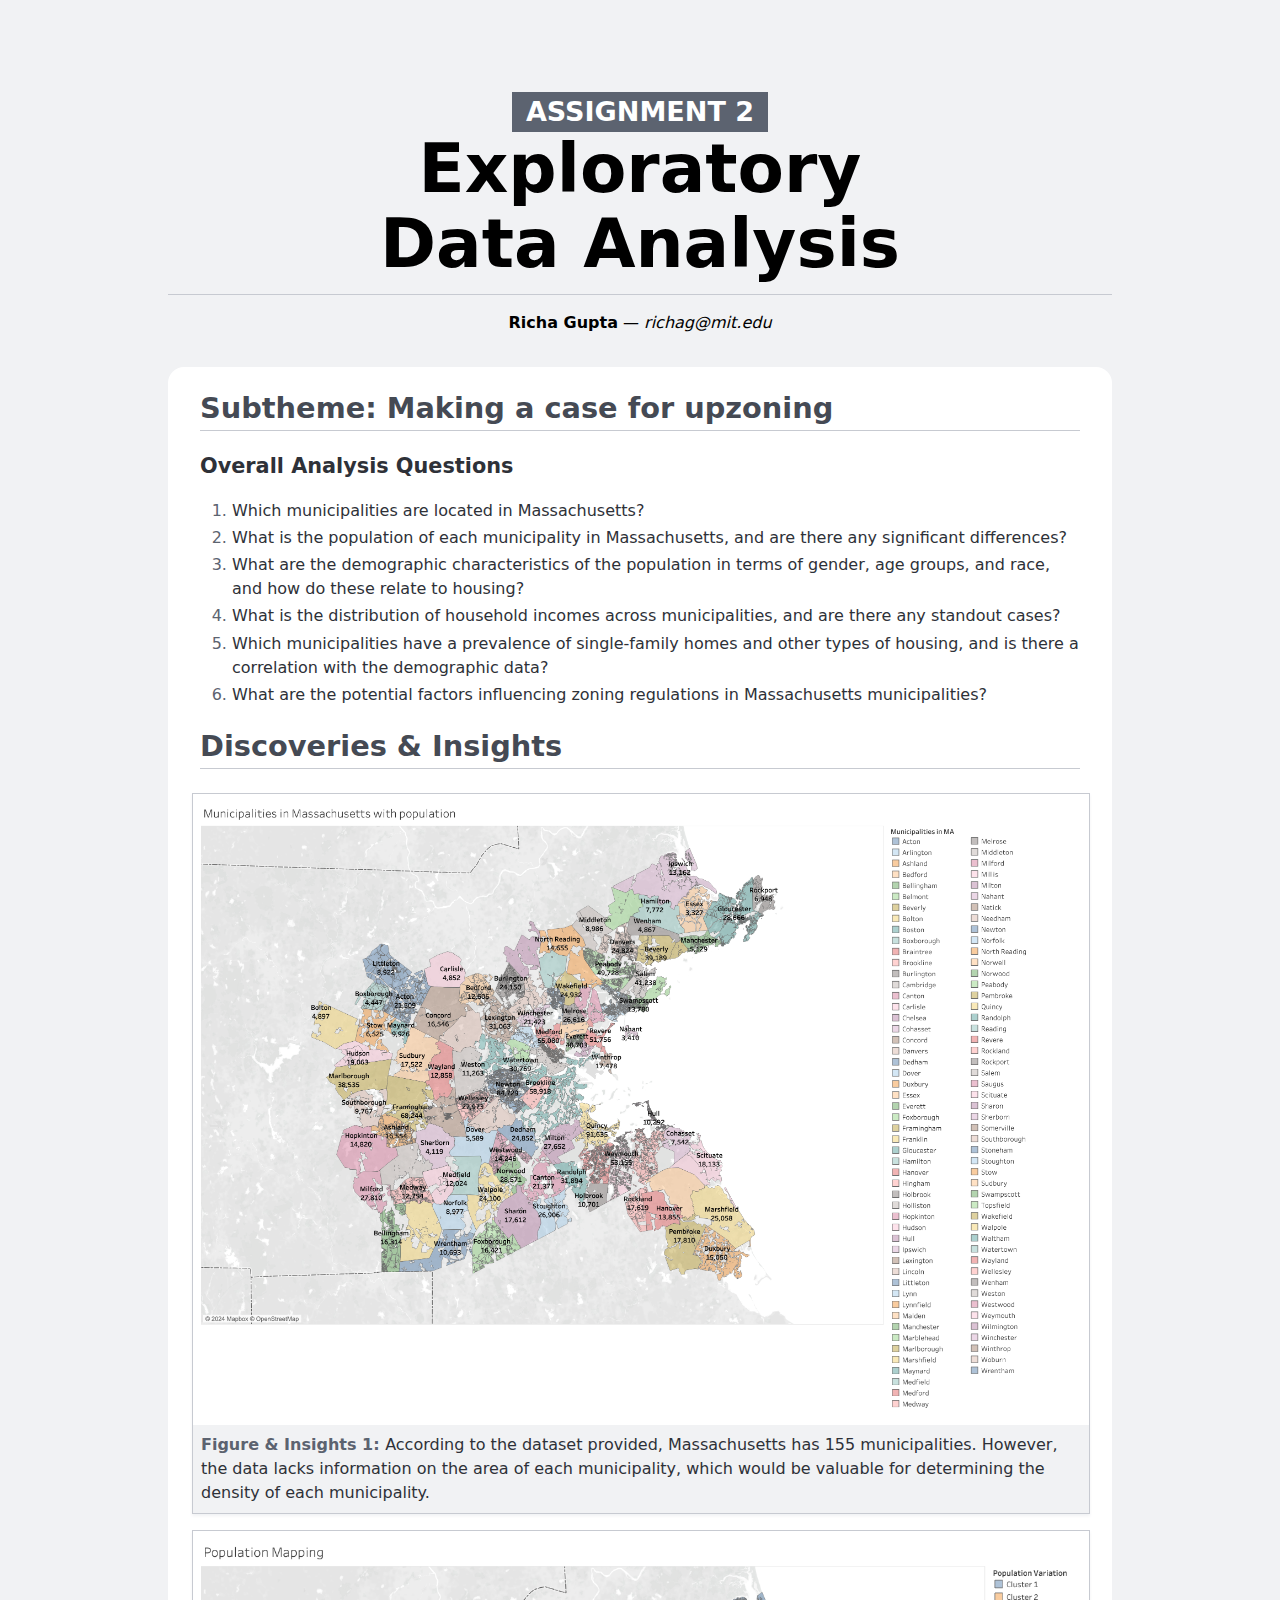
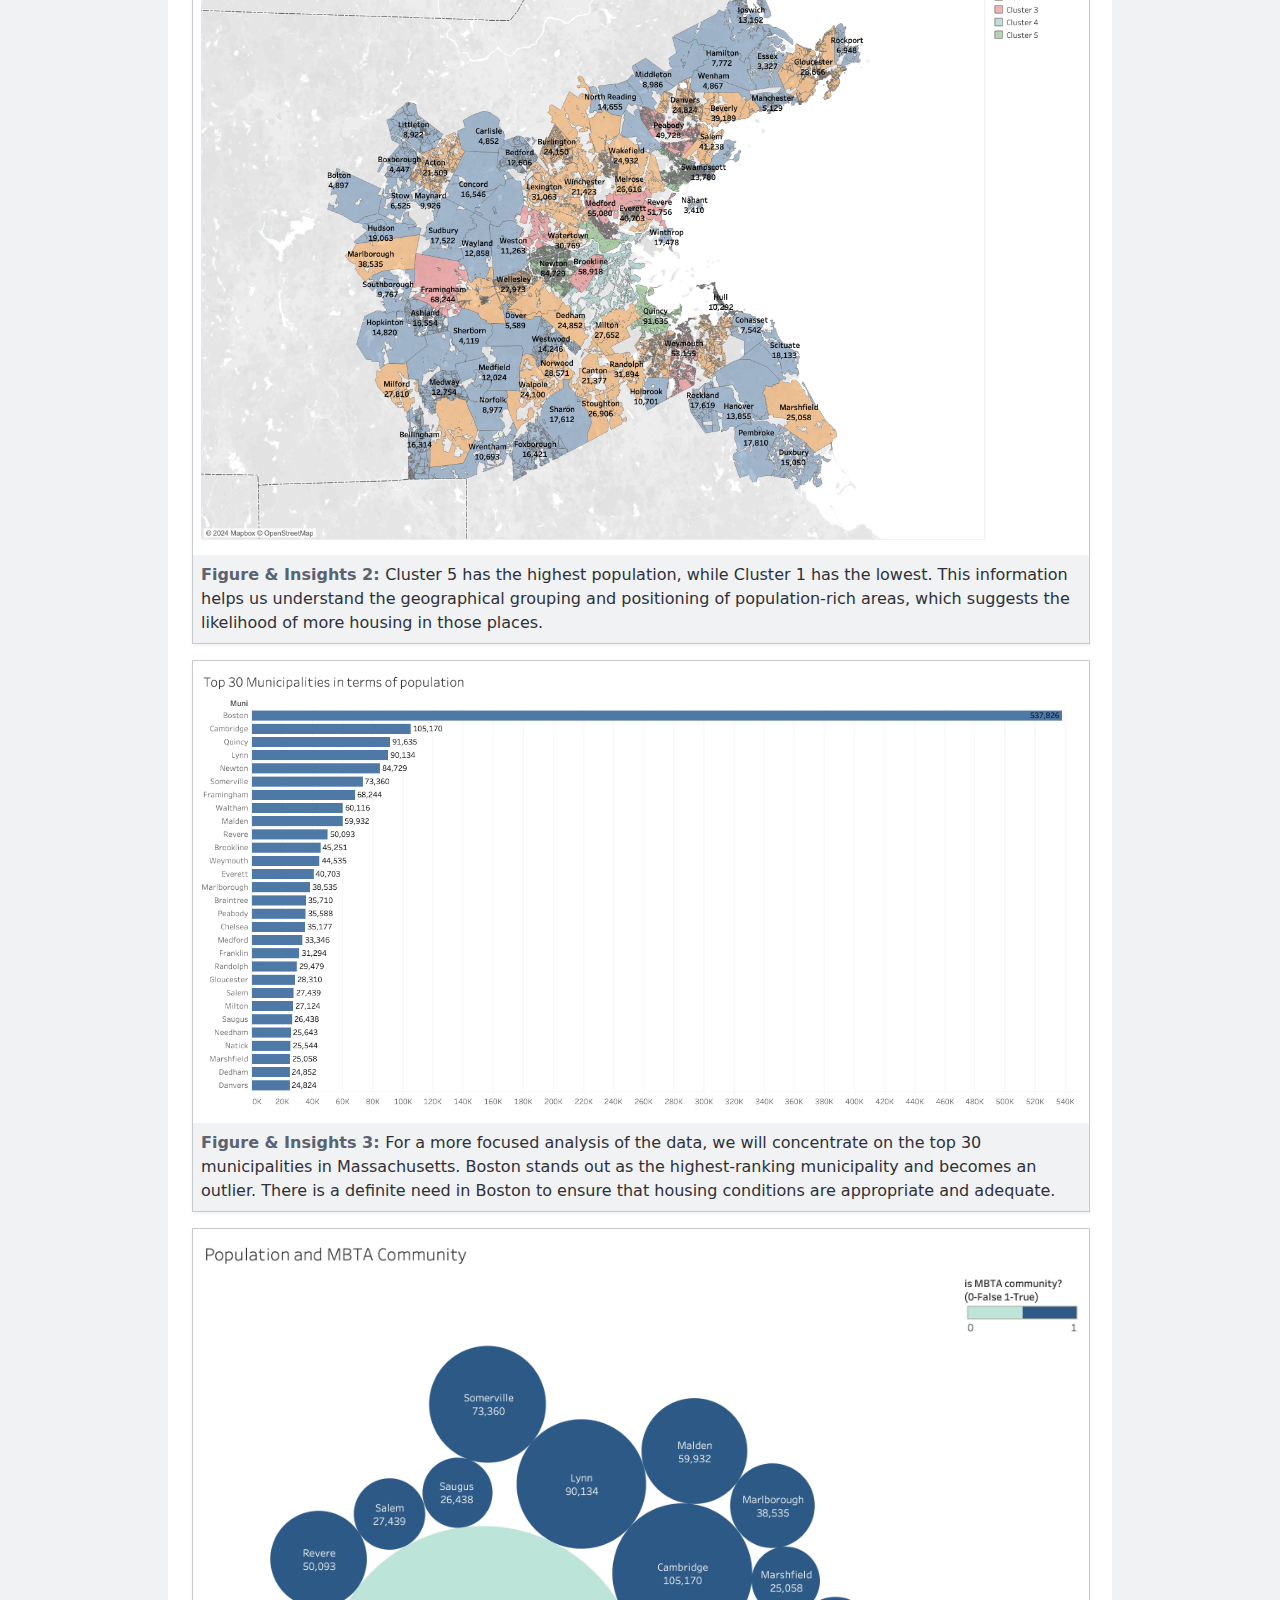
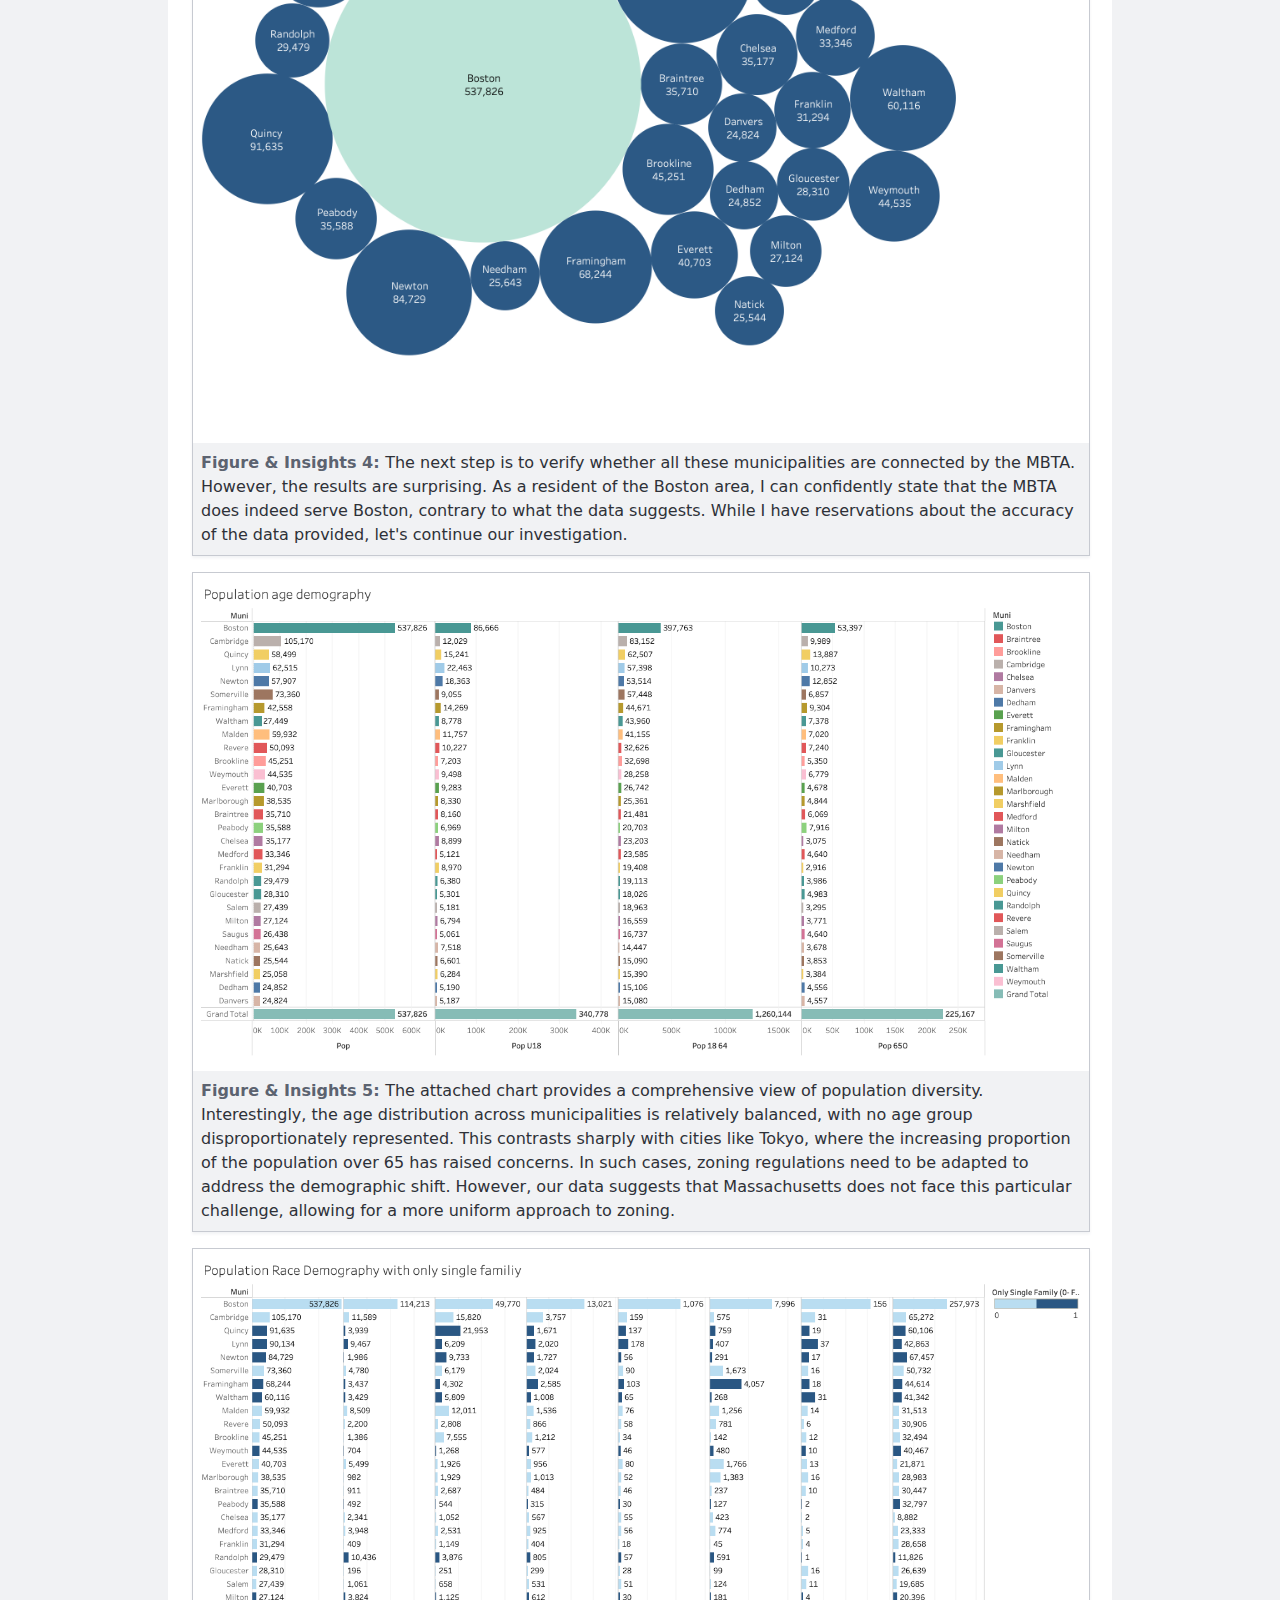
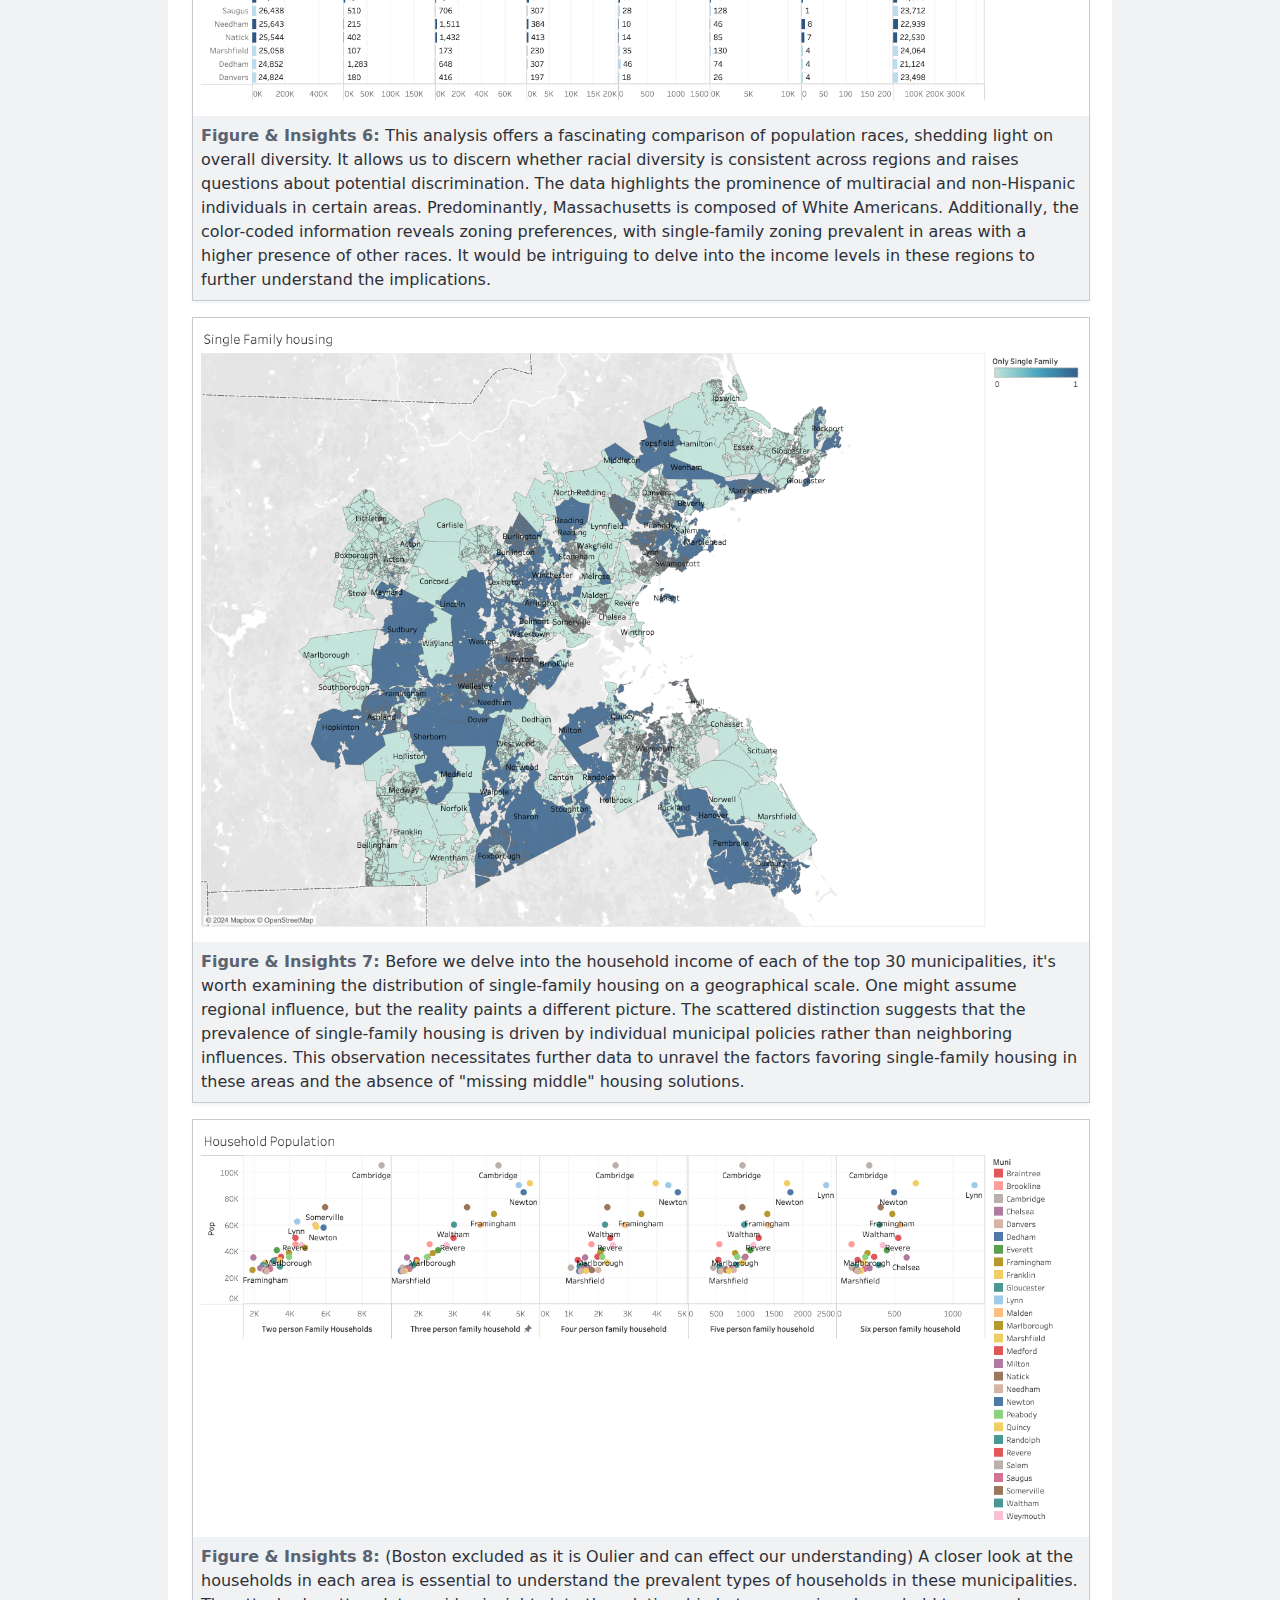
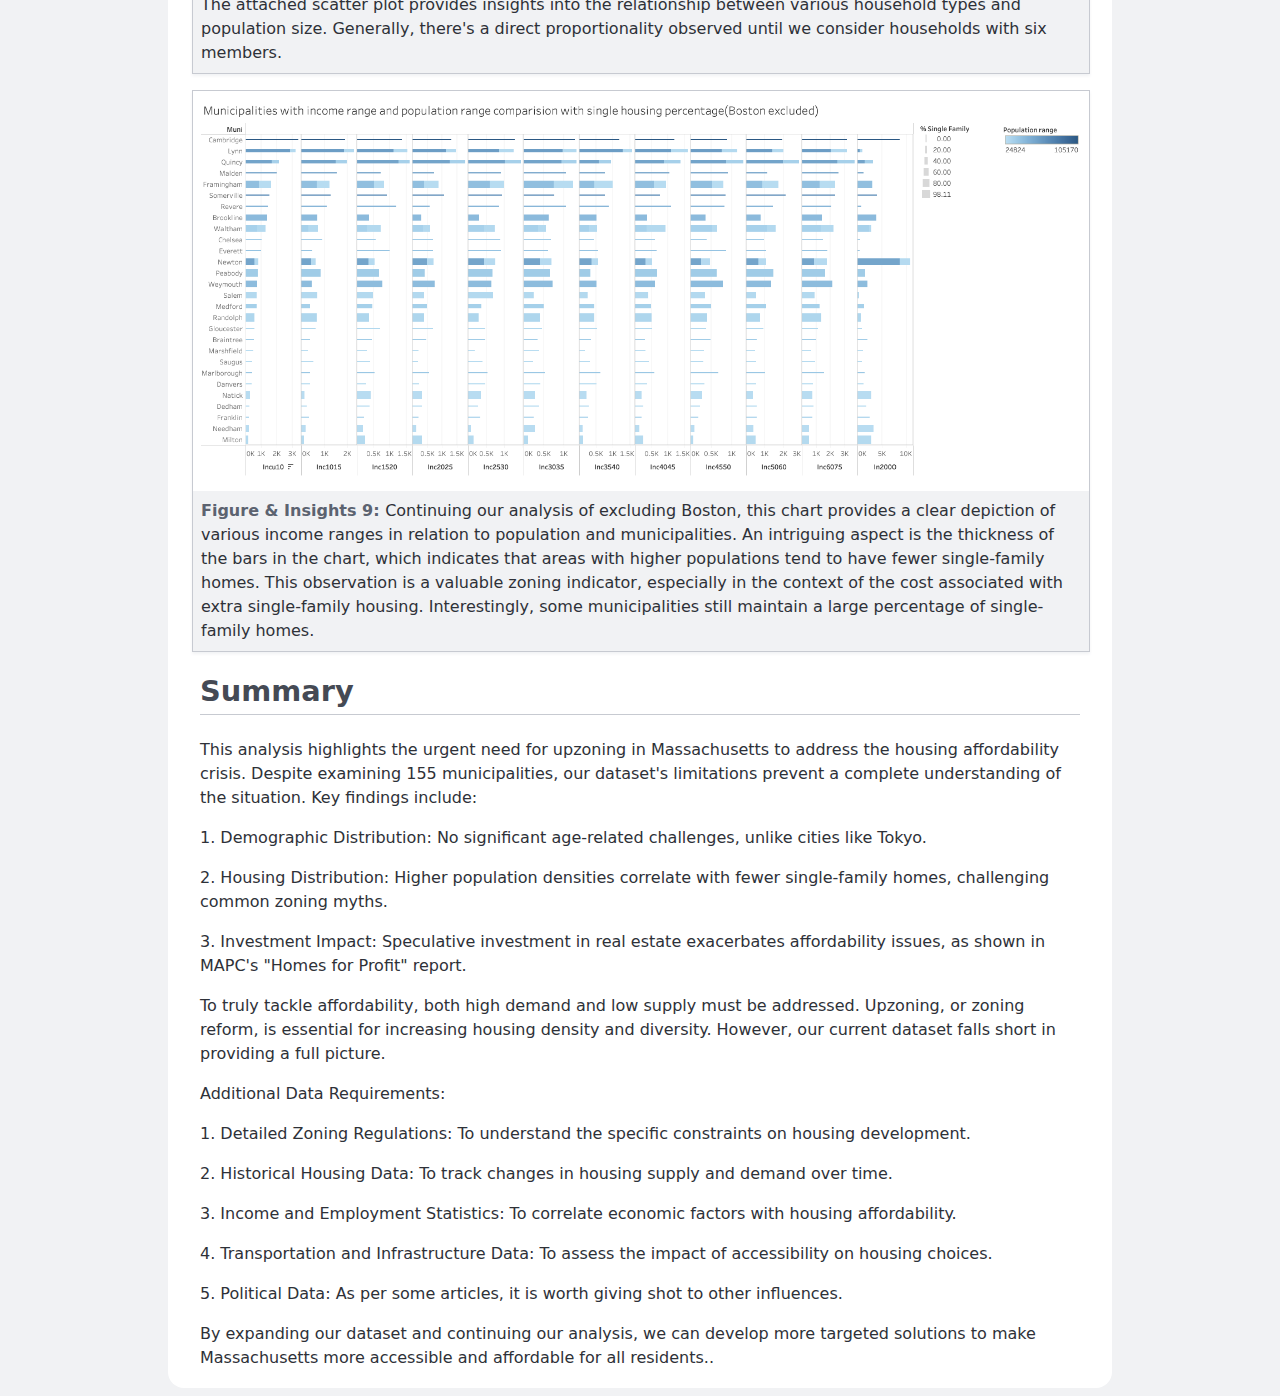
==== AS2/index.html @ 678f3235 "01" ====
<!DOCTYPE HTML>
<html lang="en">
<head>
	<title>Vis & Society Assignment 2</title>
	<link rel="stylesheet" href="style.css" />
</head>

<body>
	<header>
		<h1>
			<small>Assignment 2</small>
			Exploratory Data Analysis
		</h1>

		<p>
			<strong>Richa Gupta</strong> — <em>richag@mit.edu</em>
		</p>
	</header>
	<main>
		<section>
			<h2>Subtheme: Making a case for upzoning</h2>

			<h3>Overall Analysis Questions</h3>
			<ol>
				<li>Which municipalities are located in Massachusetts?</li>
				<li>What is the population of each municipality in Massachusetts, and are there any significant differences?
        </li>
				<li>What are the demographic characteristics of the population in terms of gender, age groups, and race, and how do these relate to housing?</li>
				<li>What is the distribution of household incomes across municipalities, and are there any standout cases?</li>
        <li>Which municipalities have a prevalence of single-family homes and other types of housing, and is there a correlation with the demographic data?</li>
        <li>What are the potential factors influencing zoning regulations in Massachusetts municipalities?</li>
        
			</ol>
		</section>

		<section>
      
			<h2>Discoveries & Insights</h2>

			<figure>
				<img src="..\images\1. Municipalities in Massachusetts with population.png" alt="" />
				<figcaption>
					According to the dataset provided, Massachusetts has 155 municipalities. However, the data lacks information on the area of each municipality, which would be valuable for determining the density of each municipality.
				</figcaption>
			</figure>

			<figure>
				<img src="..\images/2. Population Mapping.png" alt="syle.css" />
				<figcaption>
					Cluster 5 has the highest population, while Cluster 1 has the lowest. This information helps us understand the geographical grouping and positioning of population-rich areas, which suggests the likelihood of more housing in those places.
				</figcaption>
			</figure>

			<figure>
				<img src="..\images\2.2 Top 30 Municipalities in terms of population .png" alt="" />
				<figcaption>
					For a more focused analysis of the data, we will concentrate on the top 30 municipalities in Massachusetts. Boston stands out as the highest-ranking municipality and becomes an outlier. There is a definite need in Boston to ensure that housing conditions are appropriate and adequate.
				</figcaption>
			</figure>

			<figure>
				<img src="..\images\2.3 Population and MBTA Community.png" alt="" />
				<figcaption>
					The next step is to verify whether all these municipalities are connected by the MBTA. However, the results are surprising. As a resident of the Boston area, I can confidently state that the MBTA does indeed serve Boston, contrary to what the data suggests. While I have reservations about the accuracy of the data provided, let's continue our investigation.
				</figcaption>
			</figure>

			

			<figure>
				<img src="..\images\3.2 Population age demography.png" alt="" />
				<figcaption>
					The attached chart provides a comprehensive view of population diversity. Interestingly, the age distribution across municipalities is relatively balanced, with no age group disproportionately represented. This contrasts sharply with cities like Tokyo, where the increasing proportion of the population over 65 has raised concerns. In such cases, zoning regulations need to be adapted to address the demographic shift. However, our data suggests that Massachusetts does not face this particular challenge, allowing for a more uniform approach to zoning.
				</figcaption>
			</figure>

			<figure>
				<img src="..\images\3.3 Population Race Demography with only single familiy.png" alt="" />
				<figcaption>
					This analysis offers a fascinating comparison of population races, shedding light on overall diversity. It allows us to discern whether racial diversity is consistent across regions and raises questions about potential discrimination. The data highlights the prominence of multiracial and non-Hispanic individuals in certain areas. Predominantly, Massachusetts is composed of White Americans. Additionally, the color-coded information reveals zoning preferences, with single-family zoning prevalent in areas with a higher presence of other races. It would be intriguing to delve into the income levels in these regions to further understand the implications.
				</figcaption>
			</figure>

			<figure>
				<img src="..\images\3.4 Single Family housing.png" alt="" />
				<figcaption>
					Before we delve into the household income of each of the top 30 municipalities, it's worth examining the distribution of single-family housing on a geographical scale. One might assume regional influence, but the reality paints a different picture. The scattered distinction suggests that the prevalence of single-family housing is driven by individual municipal policies rather than neighboring influences. This observation necessitates further data to unravel the factors favoring single-family housing in these areas and the absence of "missing middle" housing solutions.
				</figcaption>
			</figure>

			<figure>
				<img src="..\images\4.2 Household Population.png" alt="" />
				<figcaption>
					(Boston excluded as it is Oulier and can effect our understanding) A closer look at the households in each area is essential to understand the prevalent types of households in these municipalities. The attached scatter plot provides insights into the relationship between various household types and population size. Generally, there's a direct proportionality observed until we consider households with six members.
				</figcaption>
			</figure>


			<figure>
				<img src="..\images/5 Municipalities with income range and population range comparision with single housing percentage(Boston excluded).png" alt="" />
				<figcaption>
					Continuing our analysis of excluding Boston, this chart provides a clear depiction of various income ranges in relation to population and municipalities. An intriguing aspect is the thickness of the bars in the chart, which indicates that areas with higher populations tend to have fewer single-family homes. This observation is a valuable zoning indicator, especially in the context of the cost associated with extra single-family housing. Interestingly, some municipalities still maintain a large percentage of single-family homes.
	 
				</figcaption>
			</figure>
		</section>

		<section>
			<h2>Summary</h2>

			<p>This analysis highlights the urgent need for upzoning in Massachusetts to address the housing affordability crisis. Despite examining 155 municipalities, our dataset's limitations prevent a complete understanding of the situation. Key findings include:</p>

			<p>1. Demographic Distribution: No significant age-related challenges, unlike cities like Tokyo.</p>
			<p>2. Housing Distribution: Higher population densities correlate with fewer single-family homes, challenging common zoning myths.</p>
			<p>3. Investment Impact: Speculative investment in real estate exacerbates affordability issues, as shown in MAPC's "Homes for Profit" report.</p>
			<p>To truly tackle affordability, both high demand and low supply must be addressed. Upzoning, or zoning reform, is essential for increasing housing density and diversity. However, our current dataset falls short in providing a full picture.</p>
				
			<p>Additional Data Requirements:</p>
				
			<p>1. Detailed Zoning Regulations: To understand the specific constraints on housing development.</p>
			<p>2. Historical Housing Data: To track changes in housing supply and demand over time.</p>
			<p>3. Income and Employment Statistics: To correlate economic factors with housing affordability.</p>
			<p>4. Transportation and Infrastructure Data: To assess the impact of accessibility on housing choices.</p>
			<p>5. Political Data: As per some articles, it is worth giving shot to other influences.</p>
			<p>By expanding our dataset and continuing our analysis, we can develop more targeted solutions to make Massachusetts more accessible and affordable for all residents..</p>
		</section>
	</main>
</body>
</html>
---- AS2/style.css ----
/* @import url("https://cdnjs.cloudflare.com/ajax/libs/github-markdown-css/5.5.1/github-markdown.css"); */

:root {
	--color-neutral-95: hsl(220 10% 95%);
	--color-neutral-90: hsl(220 10% 90%);
	--color-neutral-80: hsl(220 10% 80%);
	--color-neutral-70: hsl(220 10% 70%);
	--color-neutral-60: hsl(220 10% 60%);
	--color-neutral-50: hsl(220 10% 50%);
	--color-neutral-40: hsl(220 10% 40%);
	--color-neutral-30: hsl(220 10% 30%);
	--color-neutral-20: hsl(220 10% 20%);
	--color-neutral-10: hsl(220 10% 10%);
}

html {
	font: 100%/1.5 system-ui;
	counter-reset: figure;
	background: var(--color-neutral-95);
	max-width: min(75vw, 80em);
	margin: 0 auto;
}

/* Headings */

h1, h2, h3, h4, h5, h6 {
	line-height: 1.1;
	font-weight: 600;
	text-wrap: balance;
}

h1, h2 {
	border-bottom: 1px solid var(--color-neutral-80);
	padding-bottom: .2em;
}

h1 {
	margin-block: 1em .5rem;
	font-size: clamp(2.5em, 150% + 2vh + 2vw, 10vmin);
	font-weight: 800;

	small {
		display: block;
		width: fit-content;
		padding: .2em .5em;
		margin-inline: auto;
		color: white;
		background: var(--color-neutral-40);
		font-size: 40%;
		text-transform: uppercase;
		white-space: nowrap;
	}
}

h2 {
	font-size: 180%;
	color: var(--color-neutral-30);
}

h3 {
	font-size: 130%;
}

/* Lists */

ul, ol {
	padding-inline-start: 2em;
}

li {
	&::marker {
		color: var(--color-neutral-40);
	}

	+ li {
		margin-top: .2em;
	};
}

/* Sectioning elements */

header {
	padding-block: 1em;
	text-align: center;
}

main {
	background: white;
	color: var(--color-neutral-20);
	border-radius: 1rem;
	padding: 0.1rem 2rem;
}

/* Figures */

figure {
	margin: 1em 0;
	padding: .5rem;
	margin-inline: -.5em;
	border: 1px solid var(--color-neutral-80);
	box-shadow: 0 .1em .2em var(--color-neutral-95);
	text-align: center;
	background: white;
    width: 100%; 
  
    
   

	> figcaption {
		font: 500 75% var(--font-sans);
		background: var(--color-neutral-95);
		padding: .5rem;
		margin: -.5rem;
		margin-top: .5rem;
		counter-increment: figure;
		text-align: left;

		&::before {
			content: "Figure & Insights " counter(figure) ": ";
			font-weight: bold;
			color: var(--color-neutral-40);
		}

		a:not(:hover, :focus, :active) {
			color: inherit;
			text-decoration: underline;
			text-decoration-color: color-mix(in lab, currentColor, transparent 70%);
		}
	}
}
figure img {
    max-width: 100%; 
    height: auto;
}
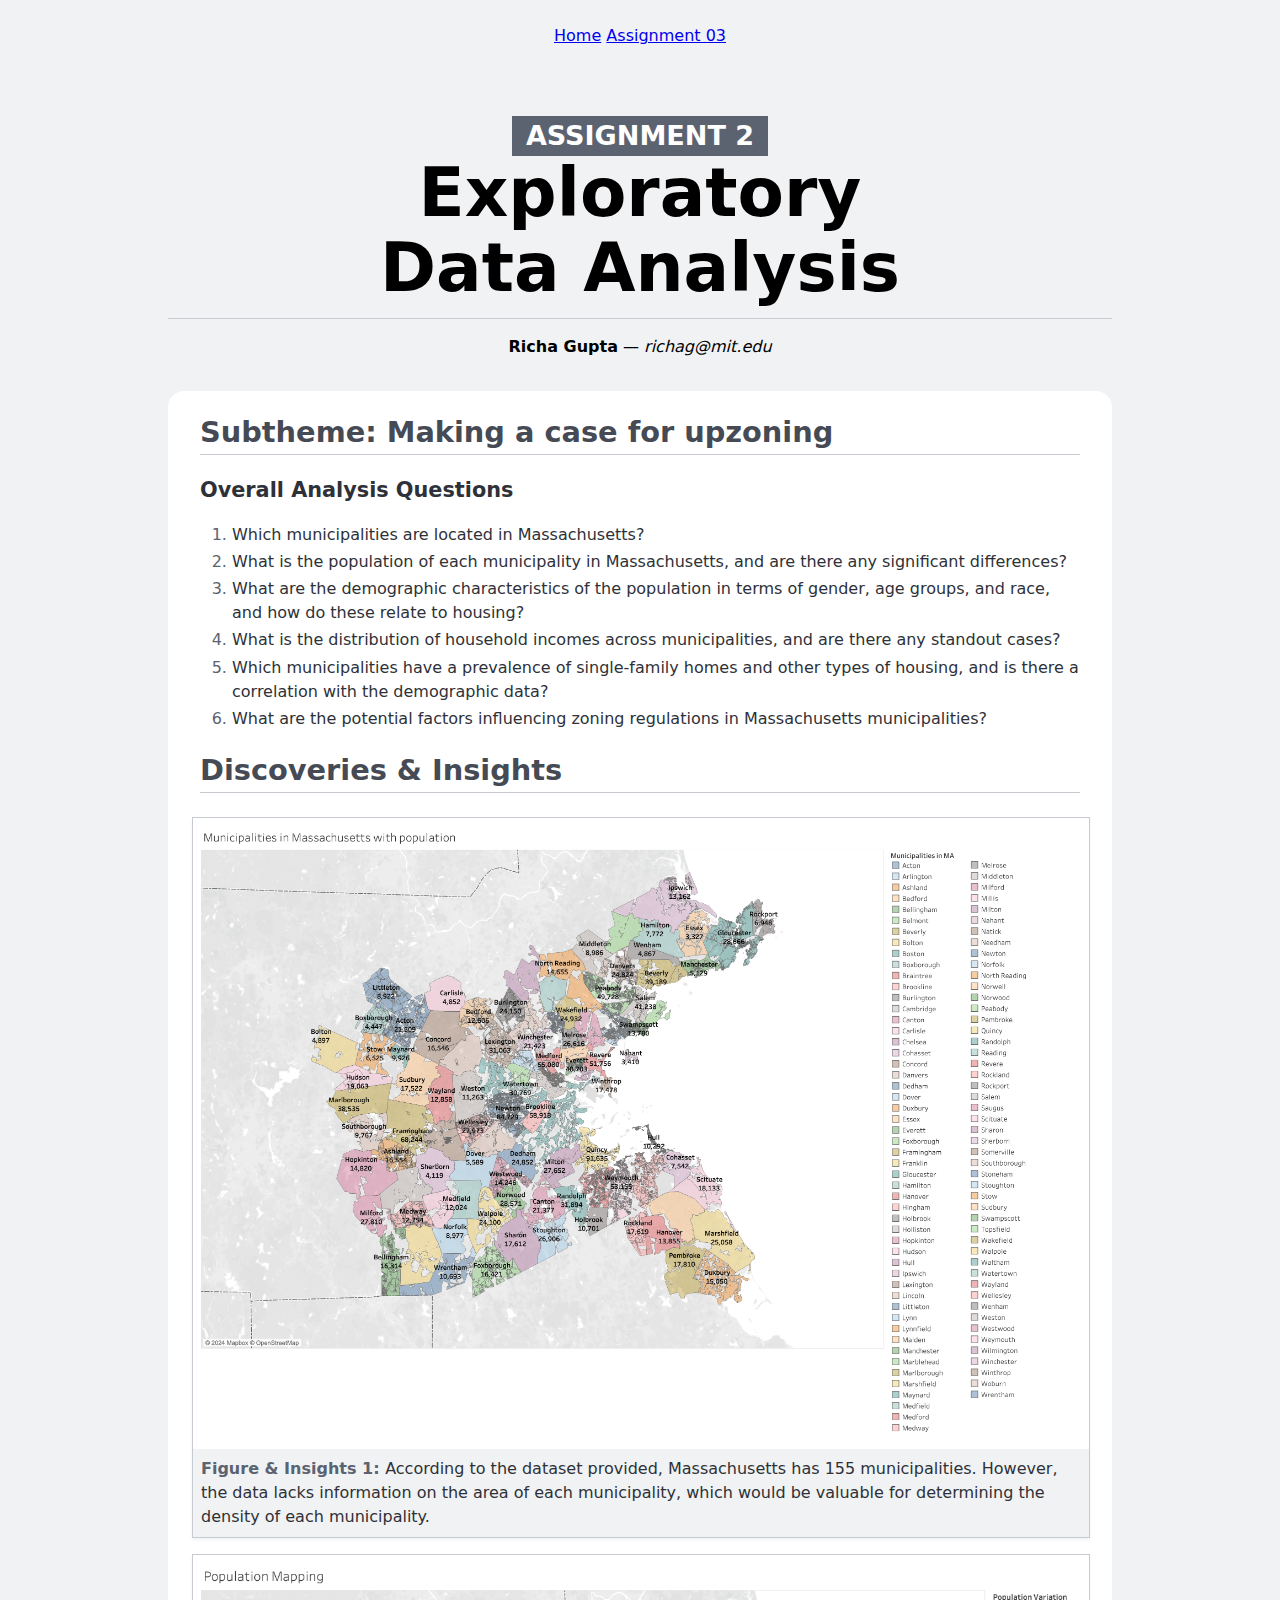
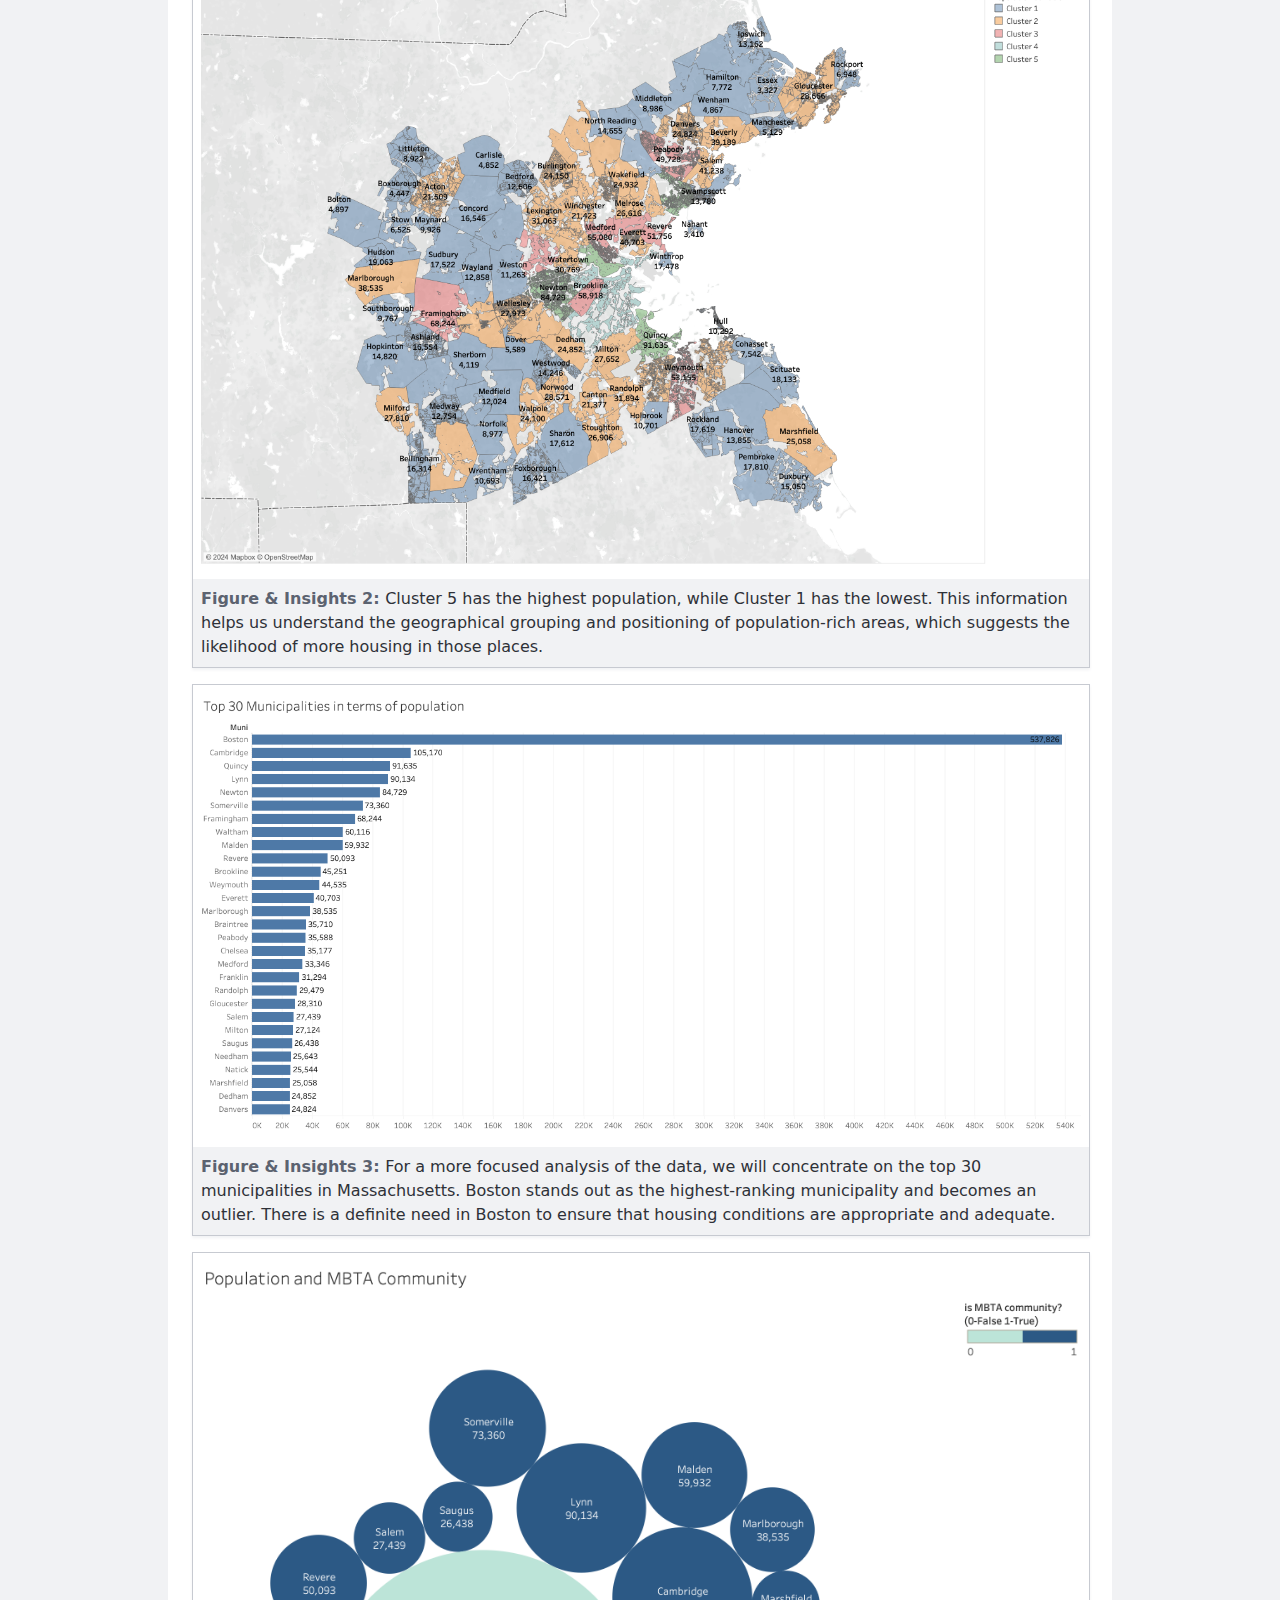
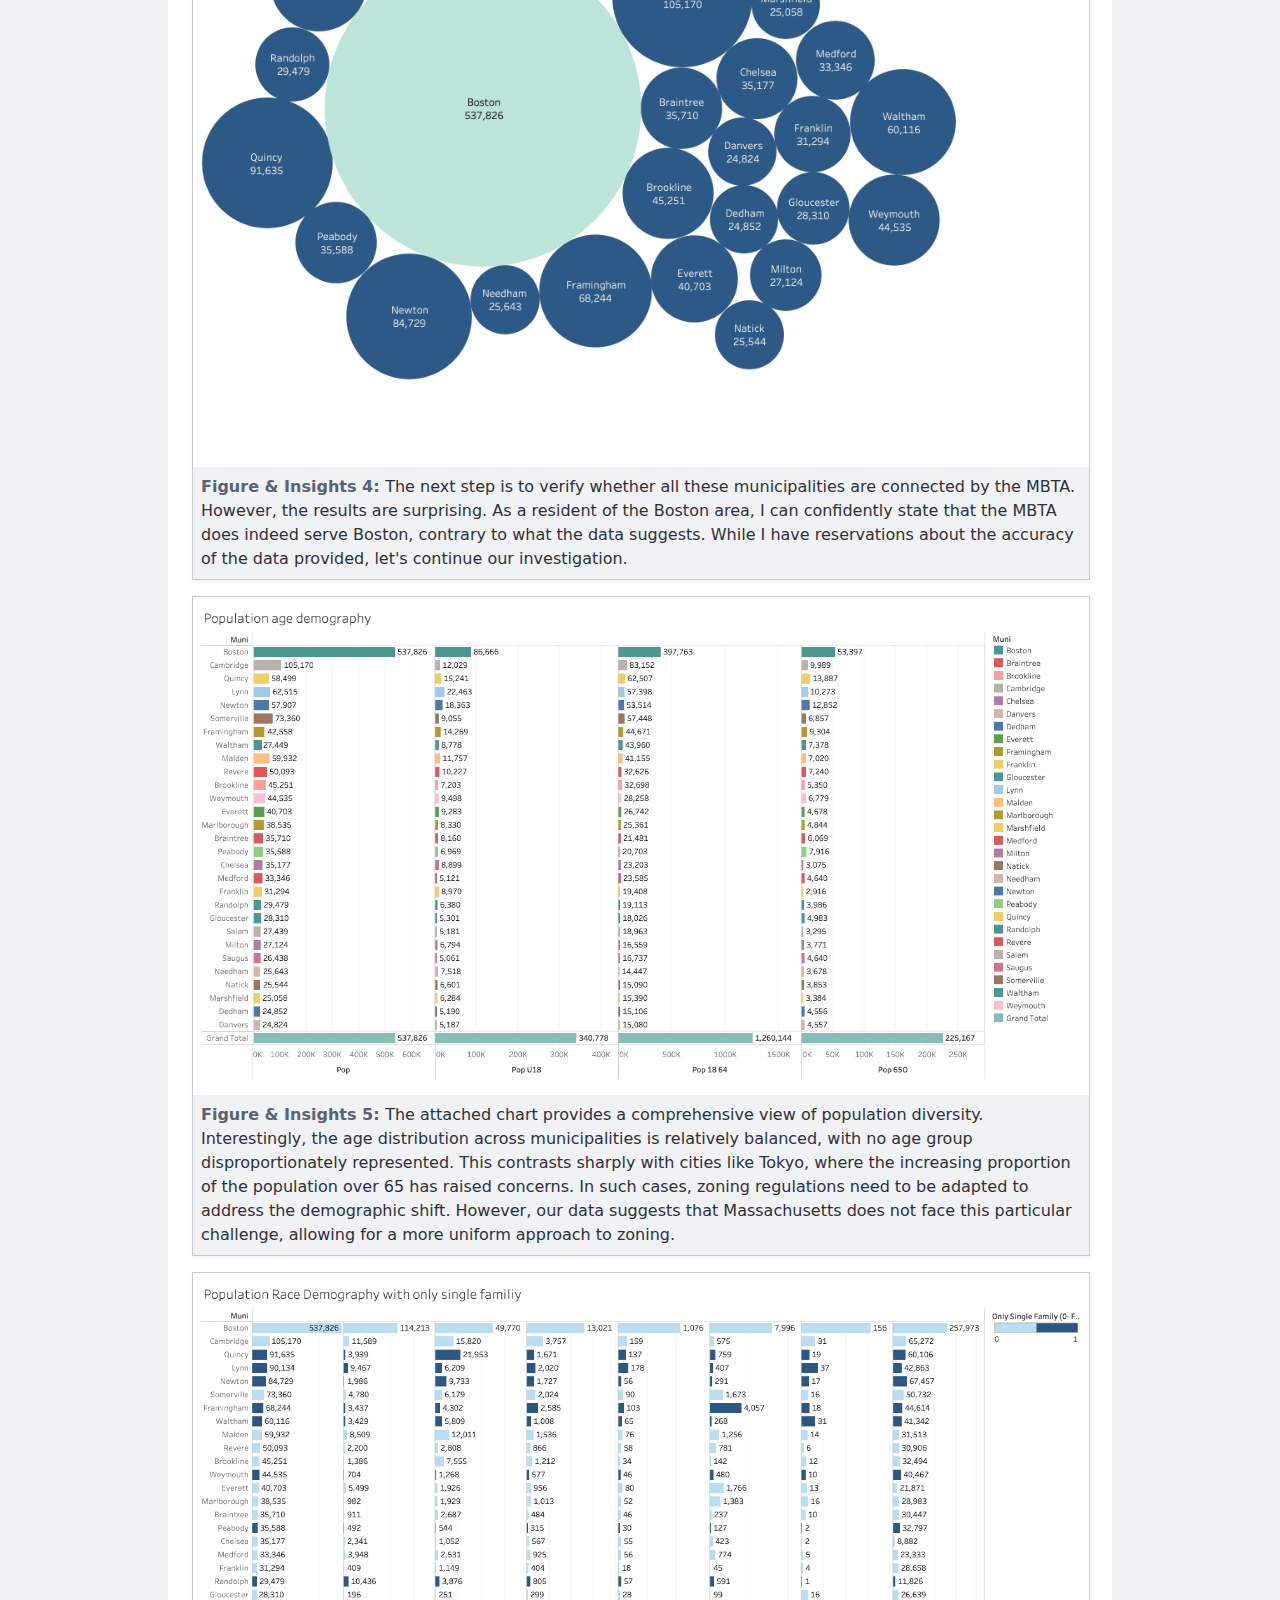
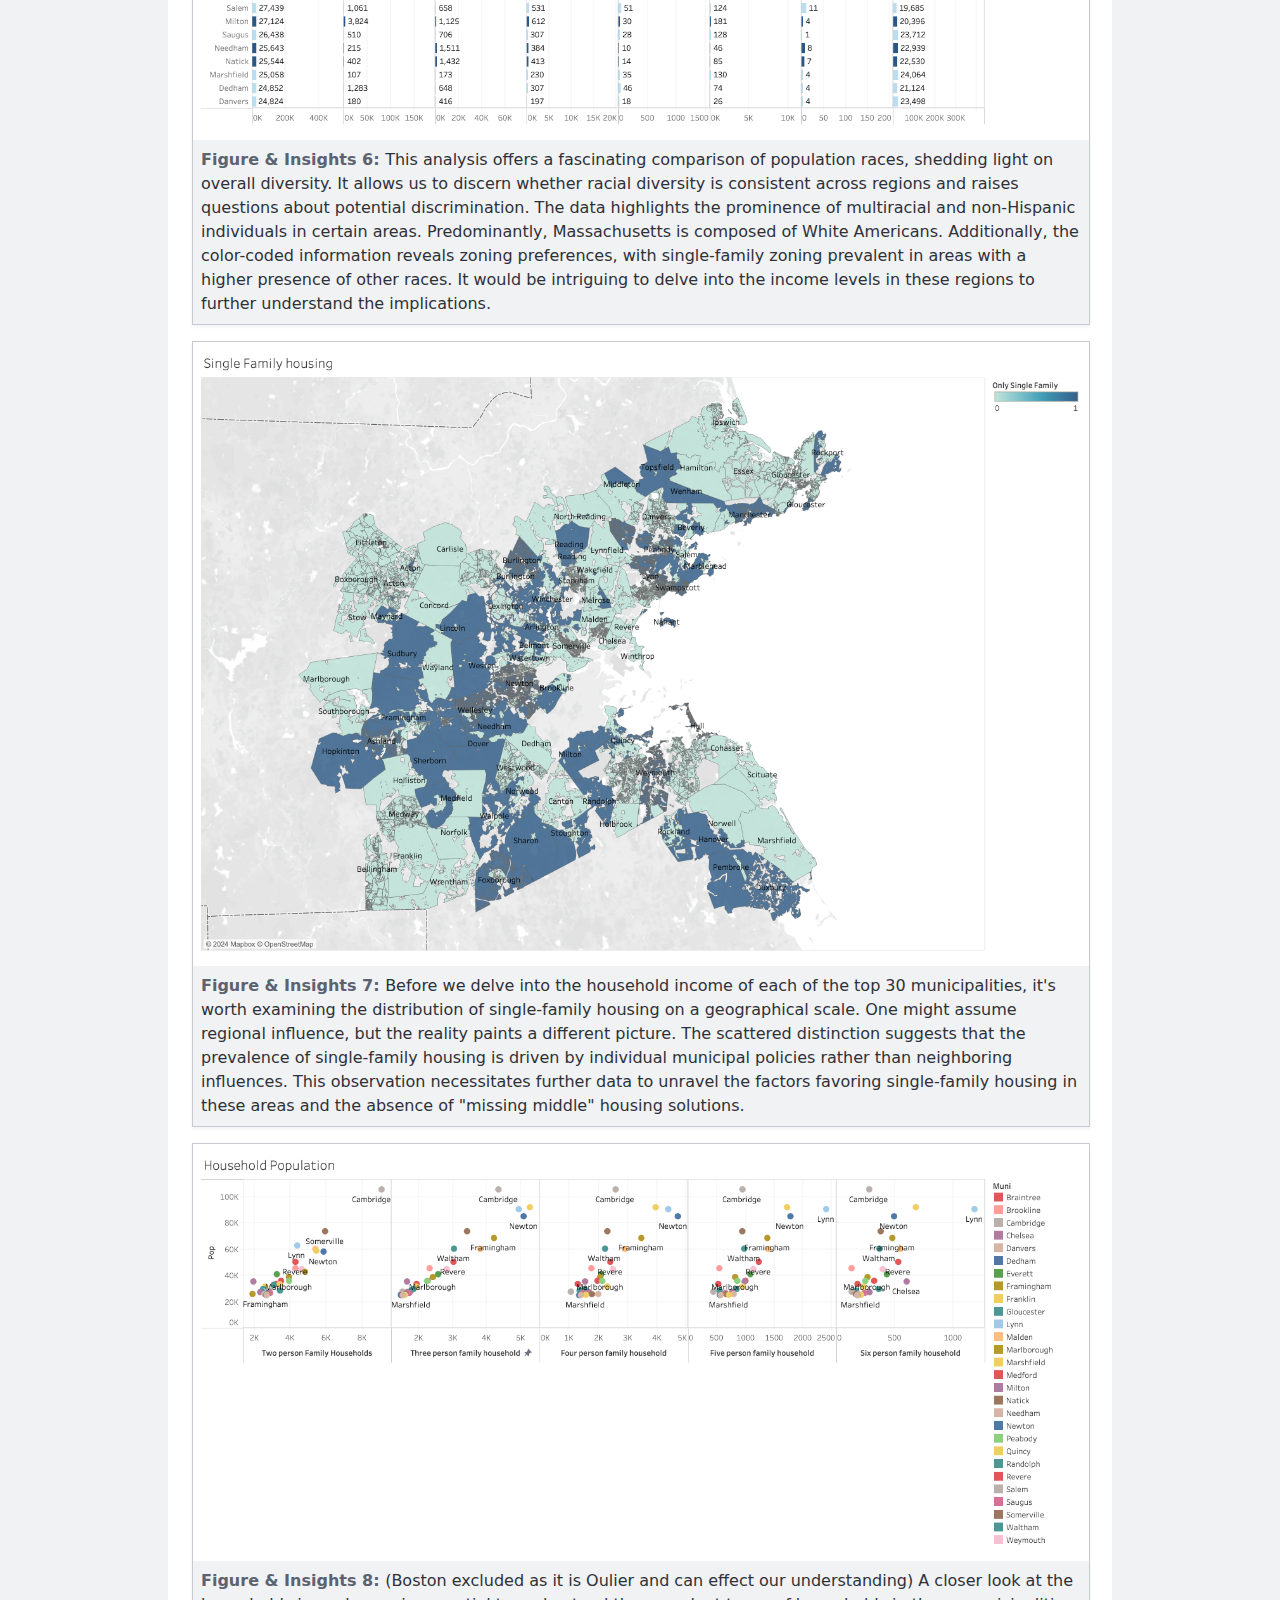
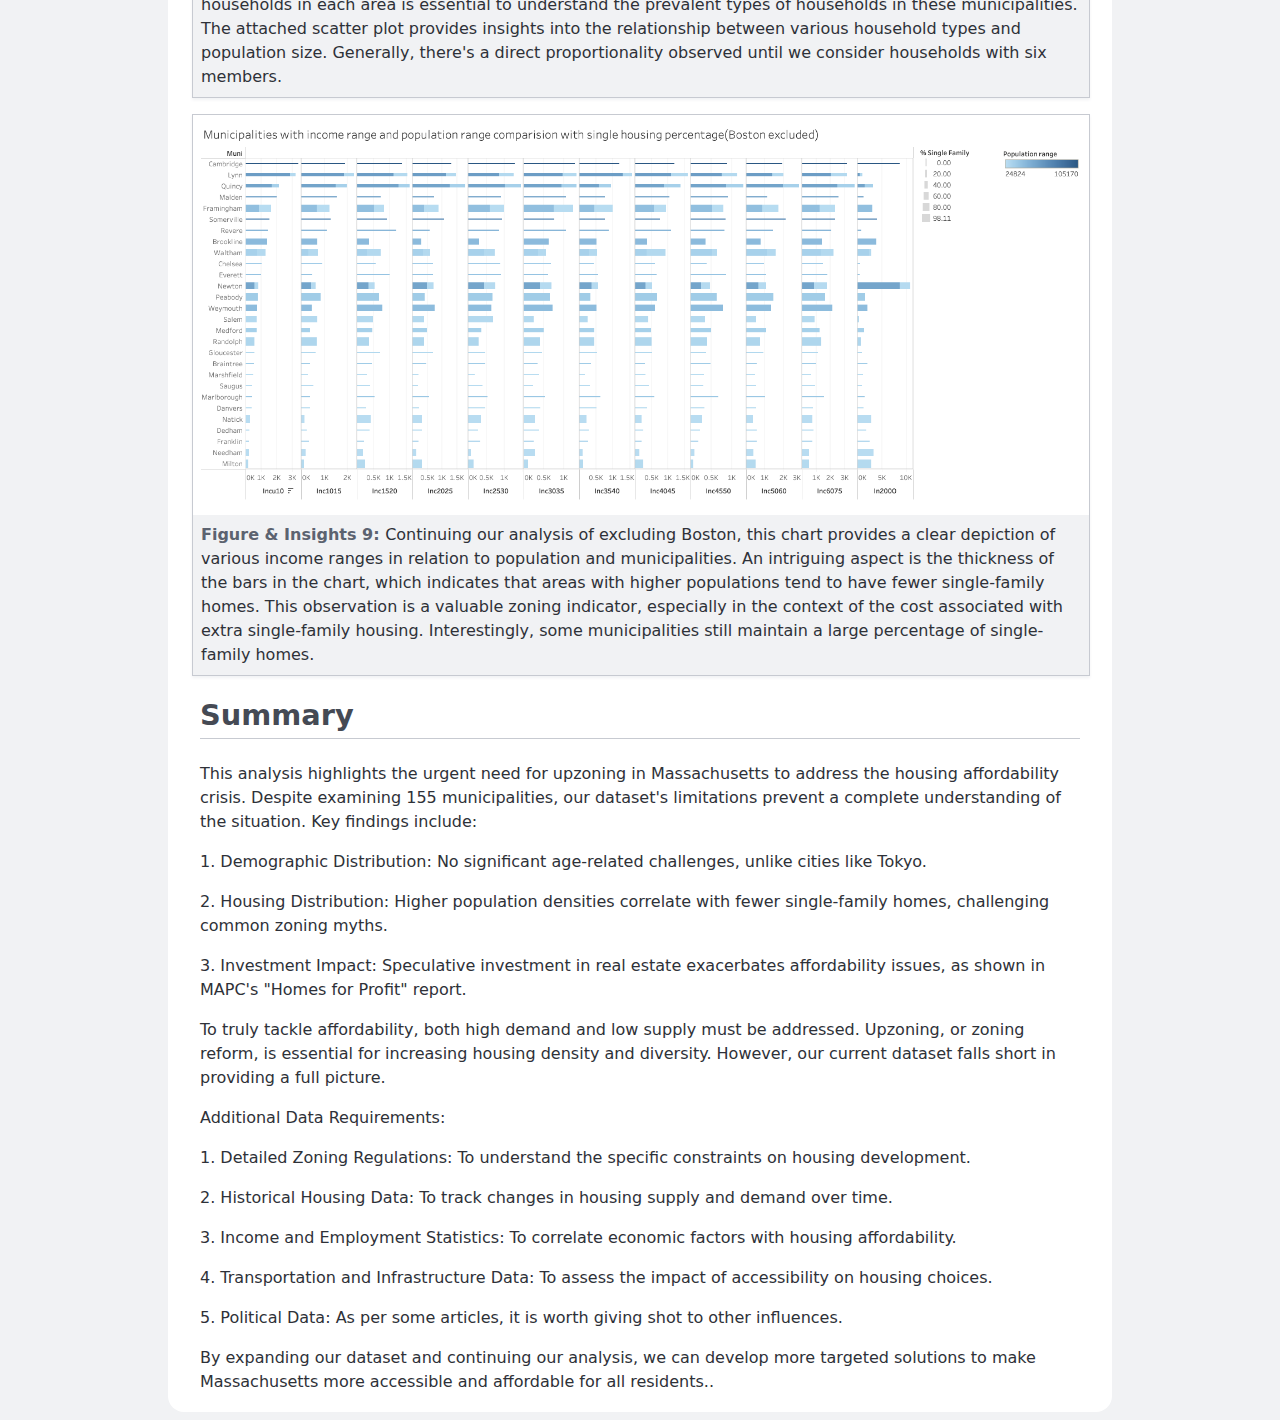
==== commit d0d63d5c: "good night" ====
--- a/AS2/index.html
+++ b/AS2/index.html
@@ -7,6 +7,11 @@
 
 <body>
 	<header>
+		<nav>
+			<a href="..\index.html" class="nav-link">Home</a>
+			<a href="..\AS3\index.html" class="nav-link">Assignment 03</a>
+			
+		  </nav>
 		<h1>
 			<small>Assignment 2</small>
 			Exploratory Data Analysis
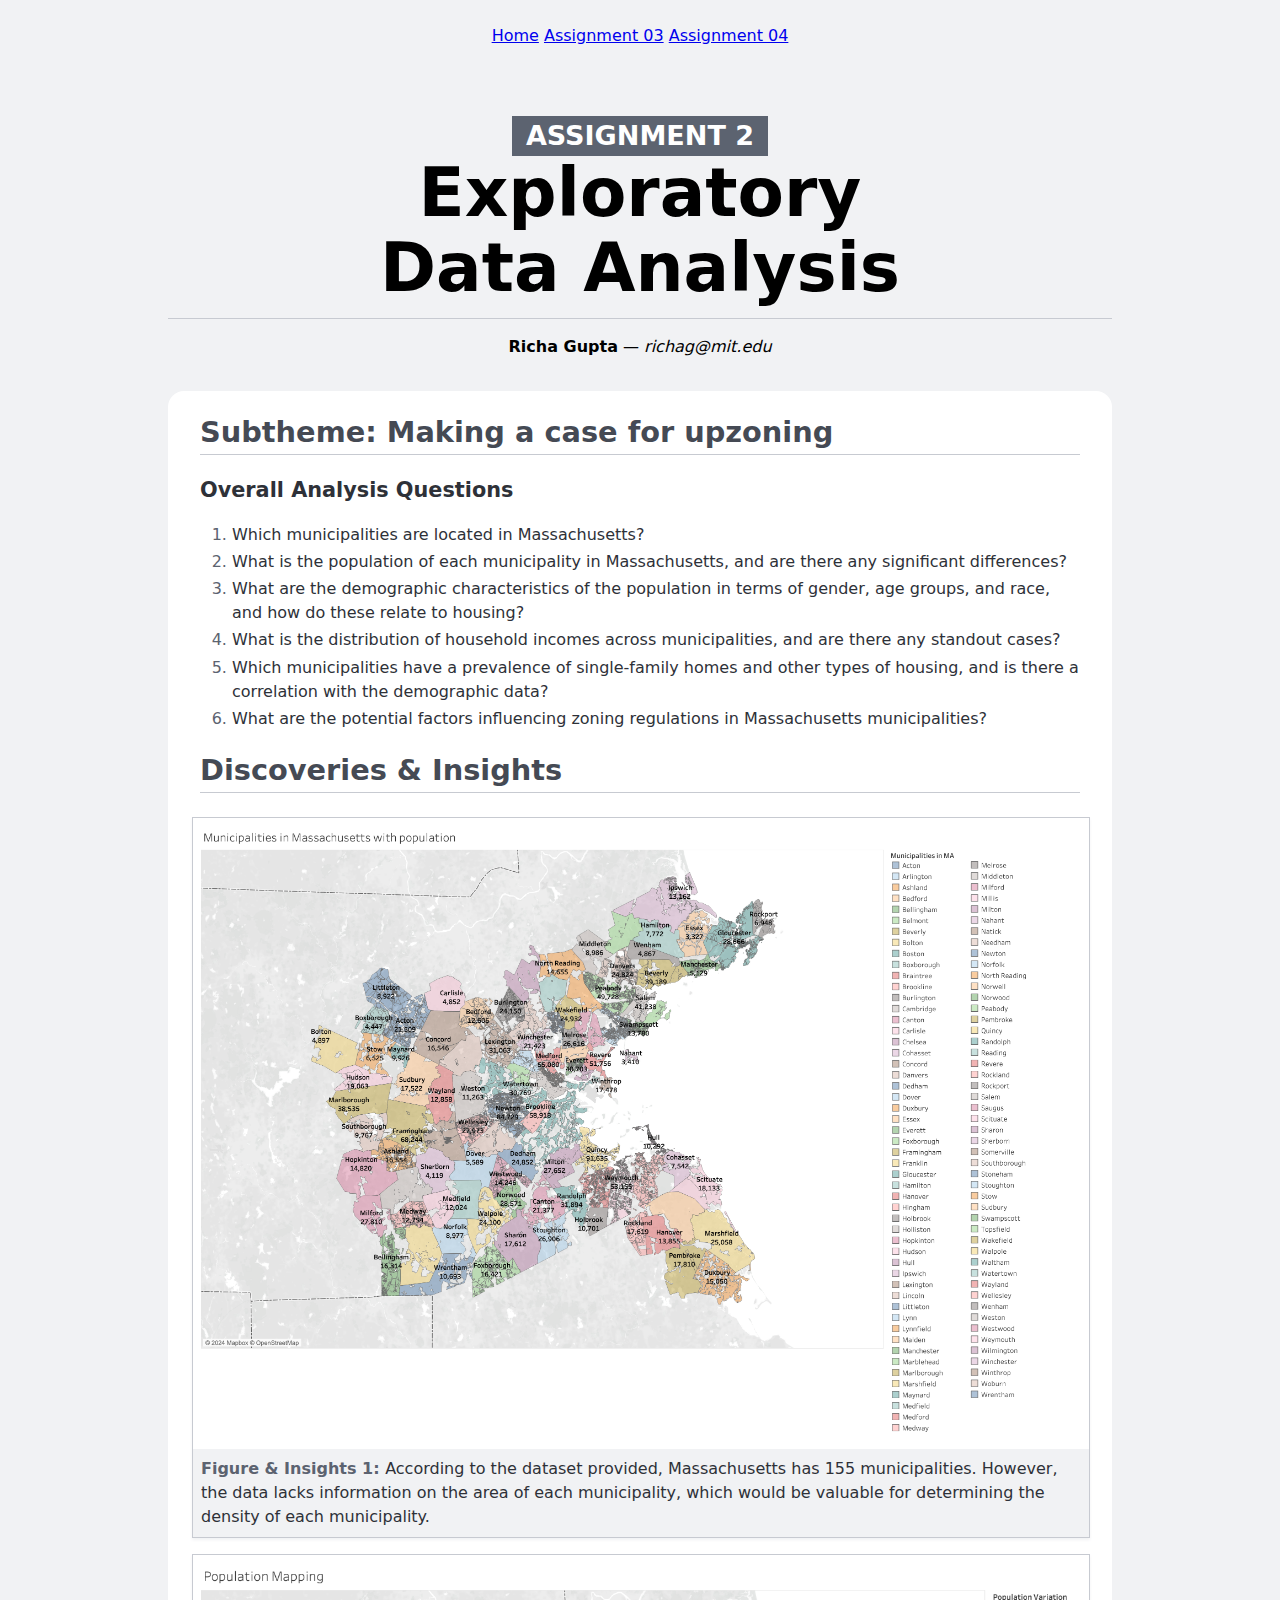
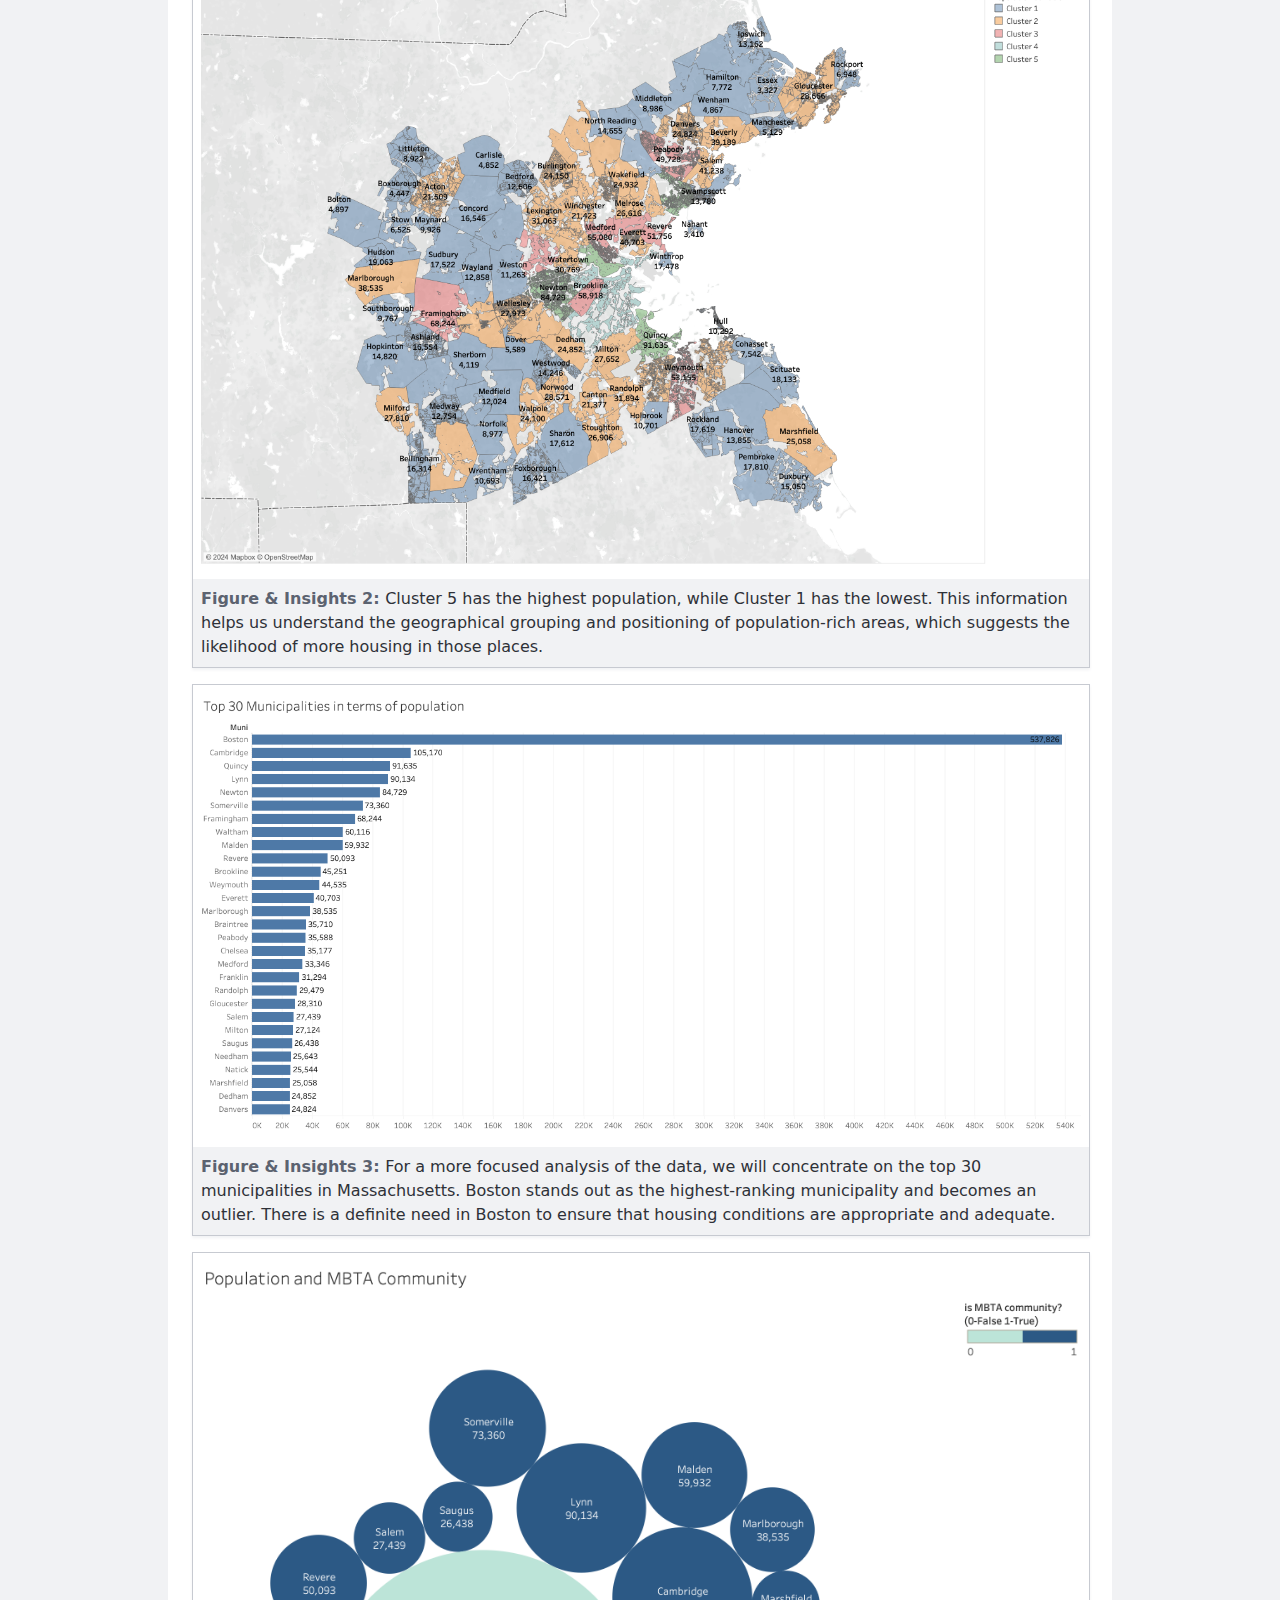
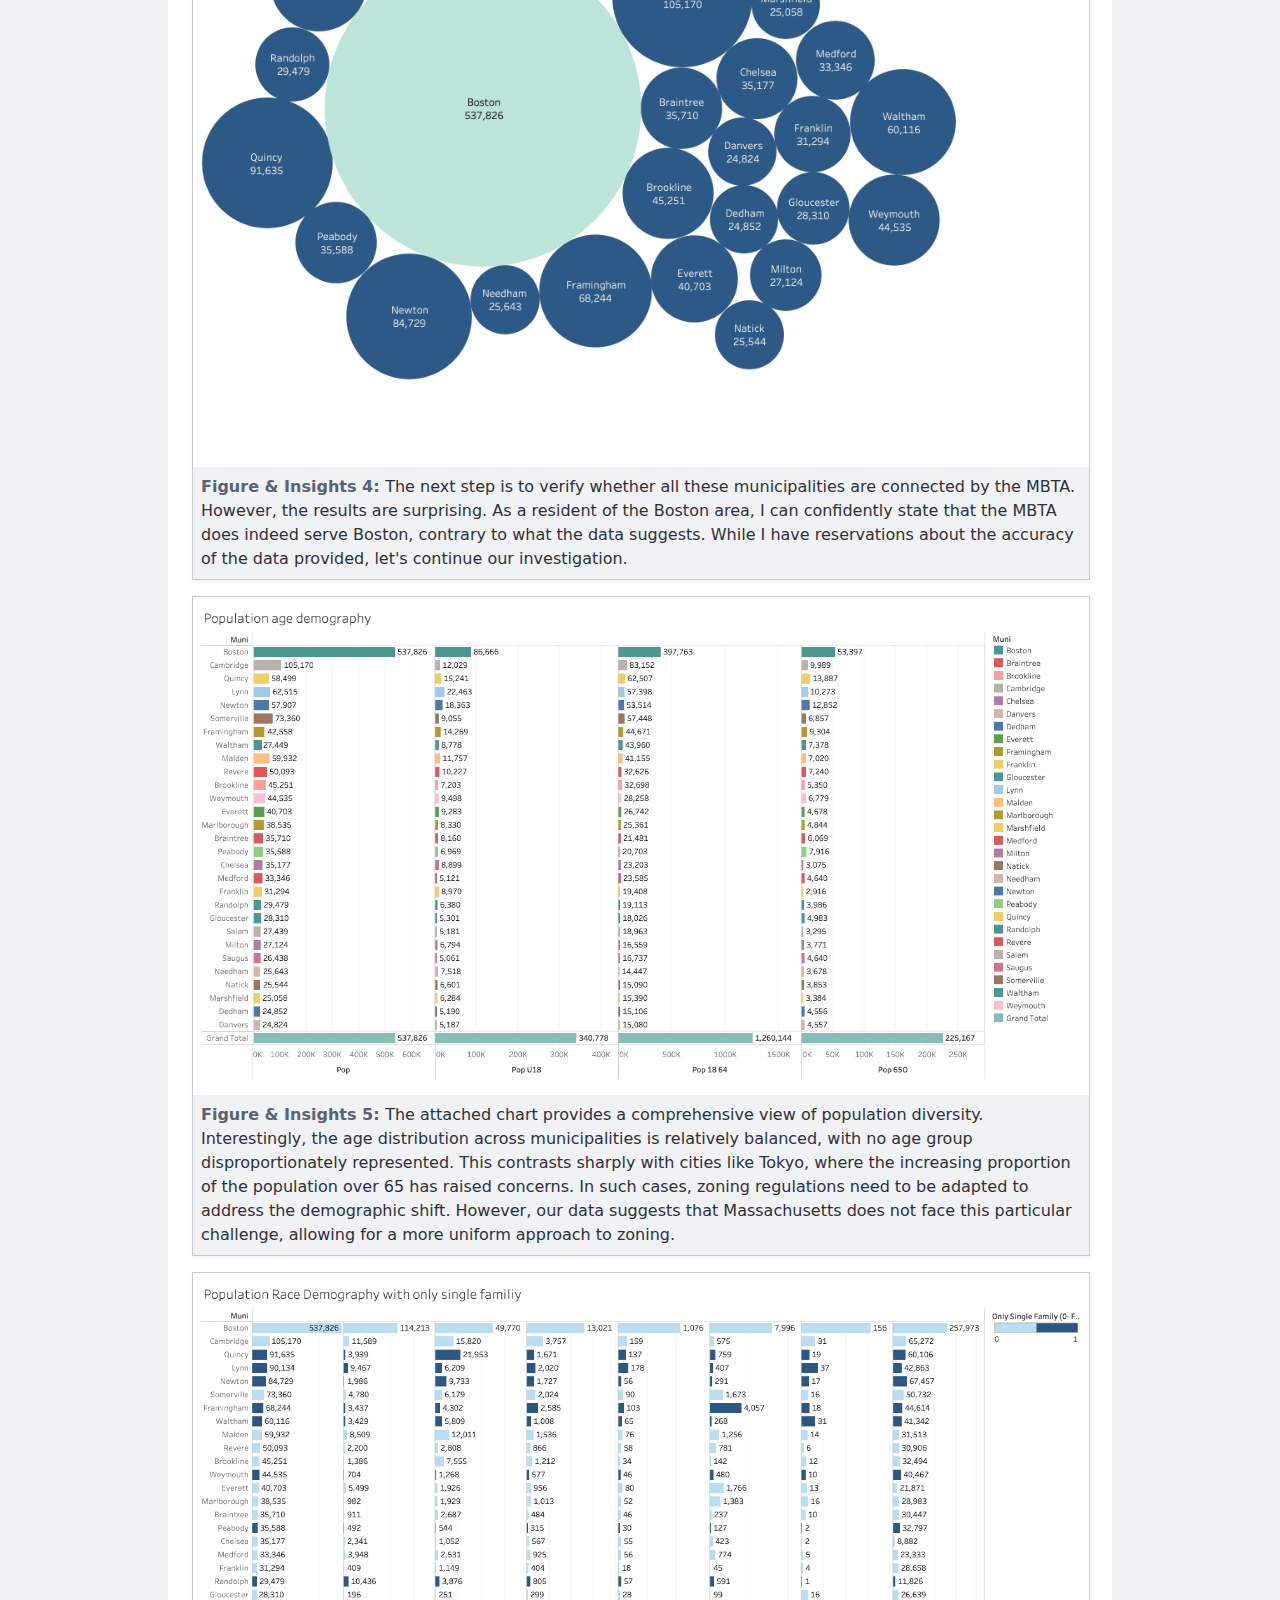
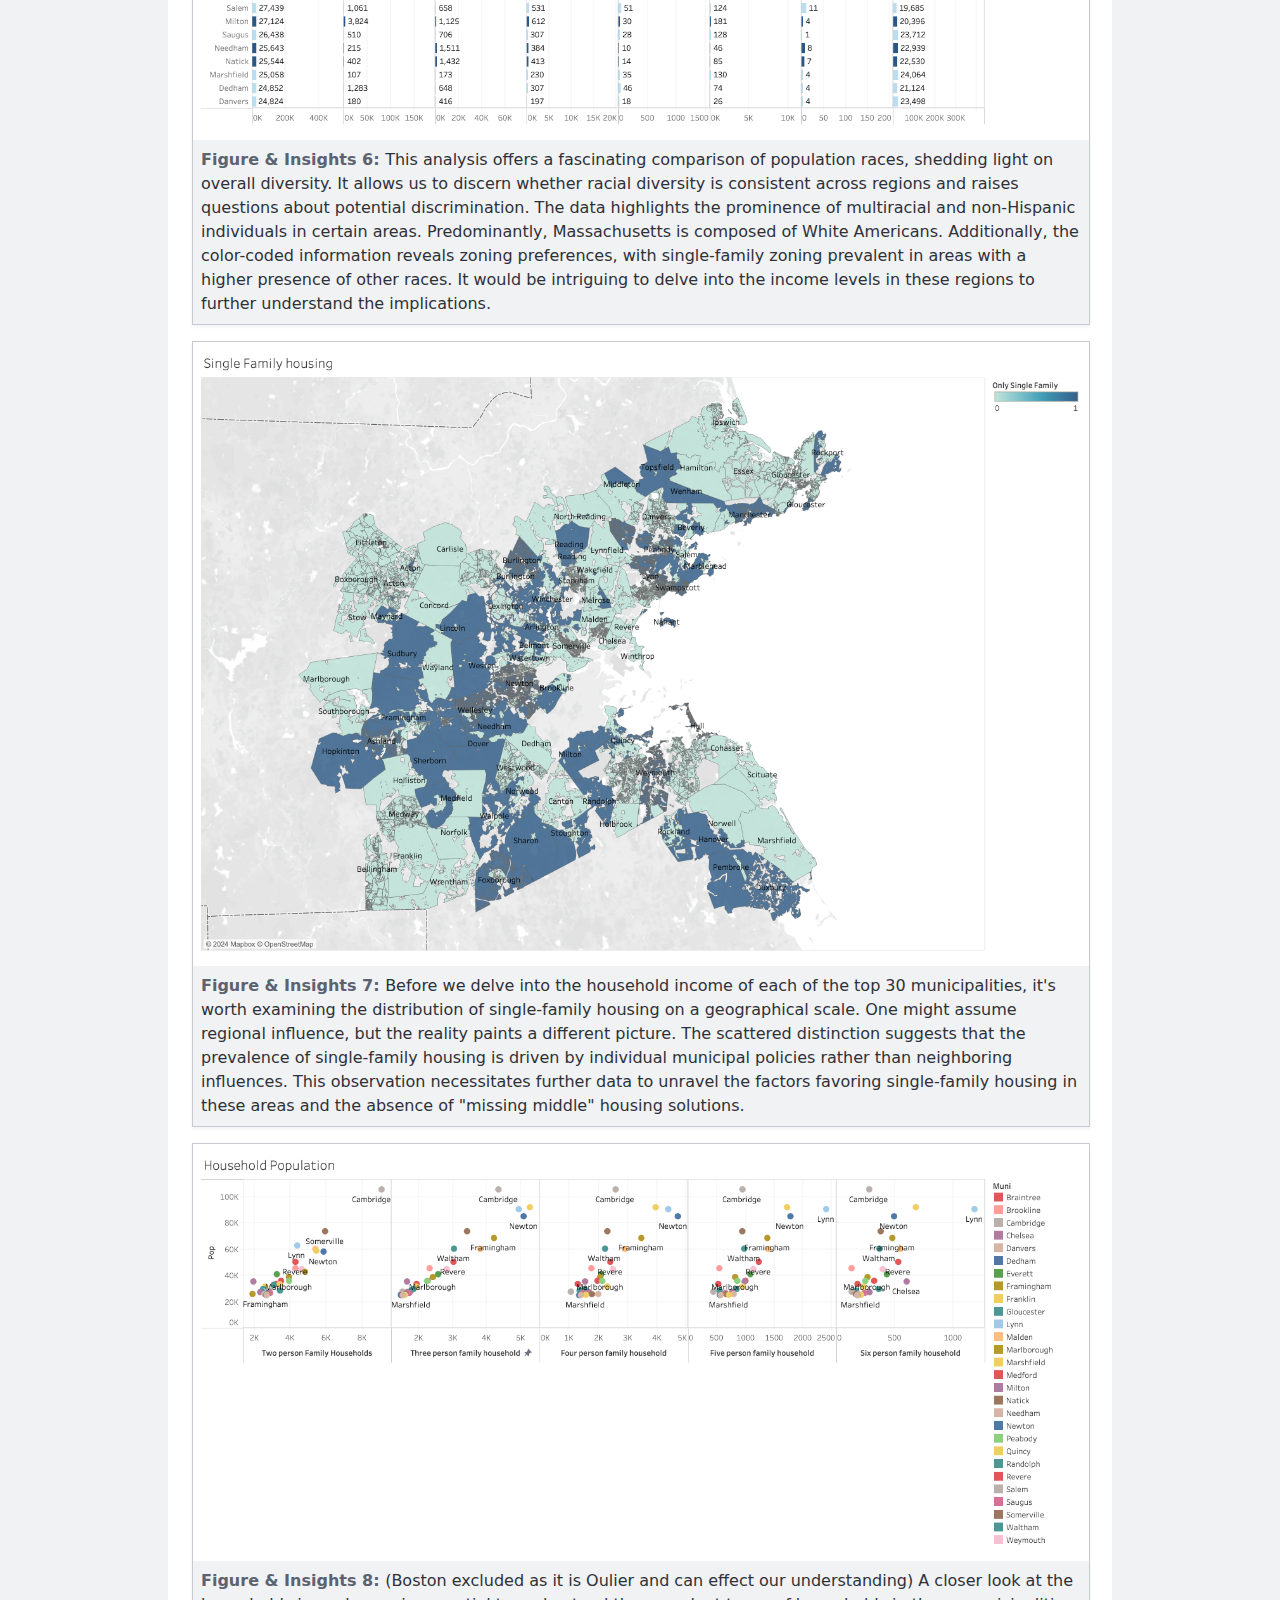
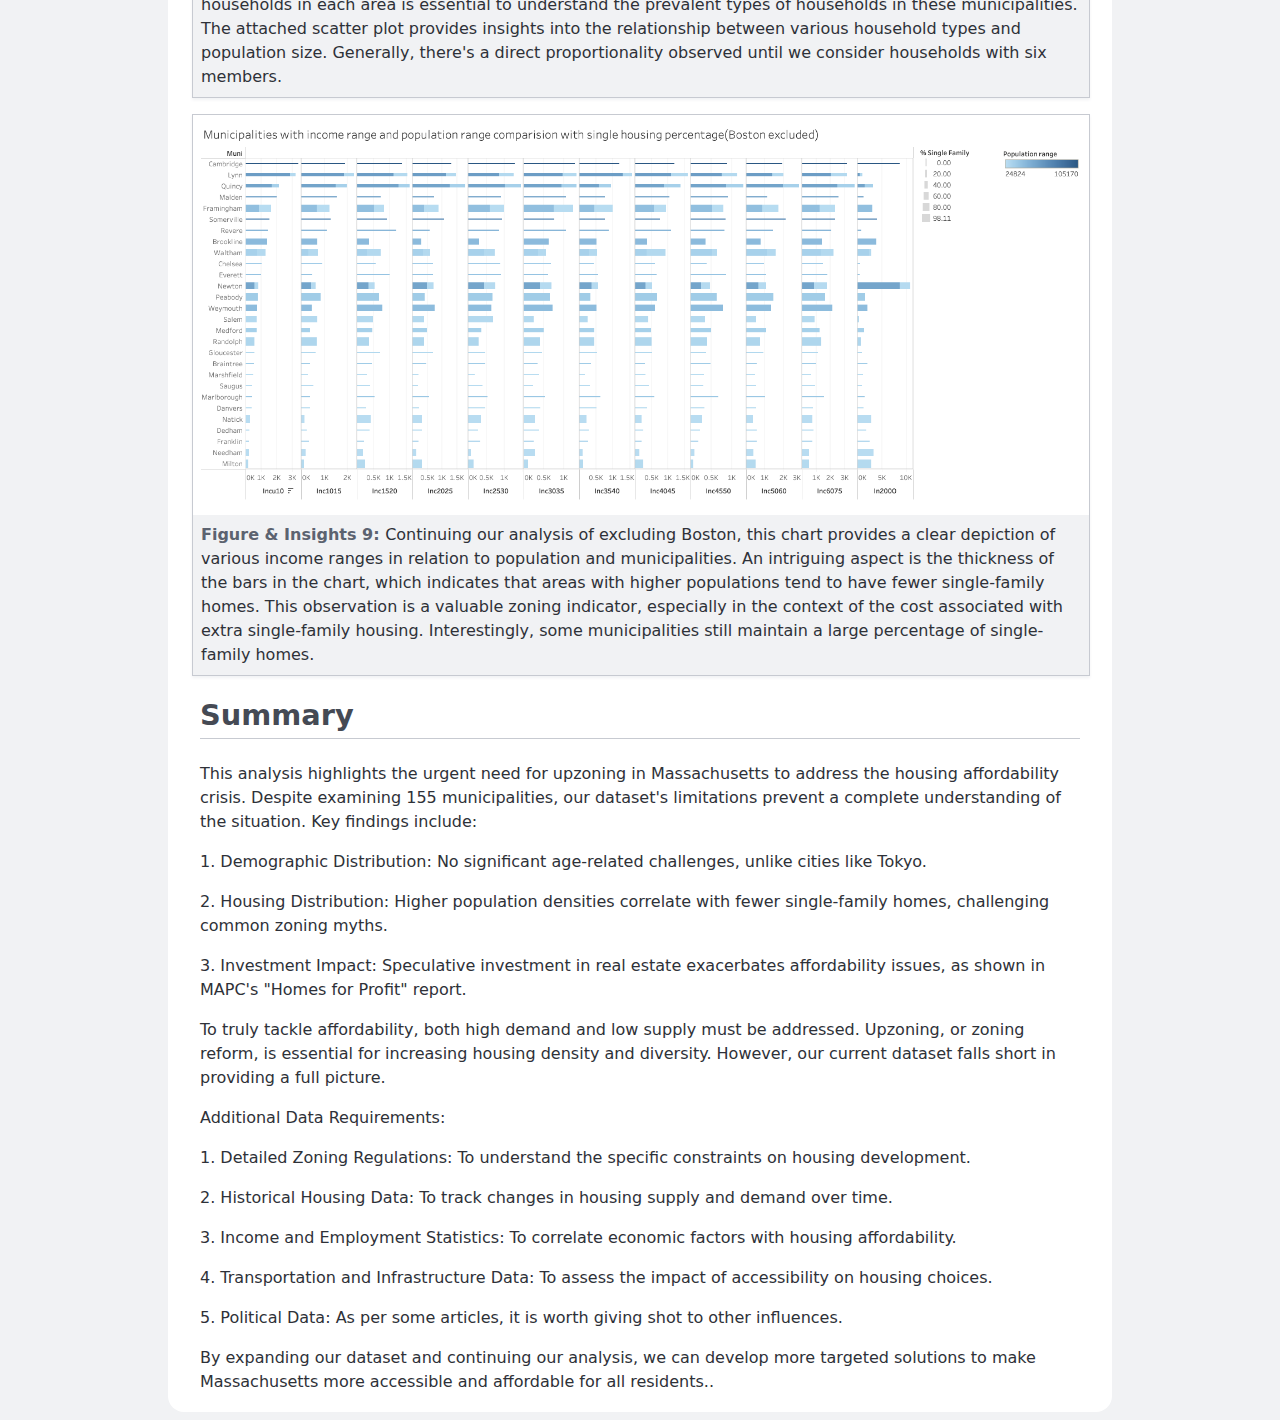
==== commit e298e27d: "finale" ====
--- a/AS2/index.html
+++ b/AS2/index.html
@@ -10,6 +10,7 @@
 		<nav>
 			<a href="..\index.html" class="nav-link">Home</a>
 			<a href="..\AS3\index.html" class="nav-link">Assignment 03</a>
+			<a href="..\AS4\index.html" class="nav-link">Assignment 04</a>
 			
 		  </nav>
 		<h1>
